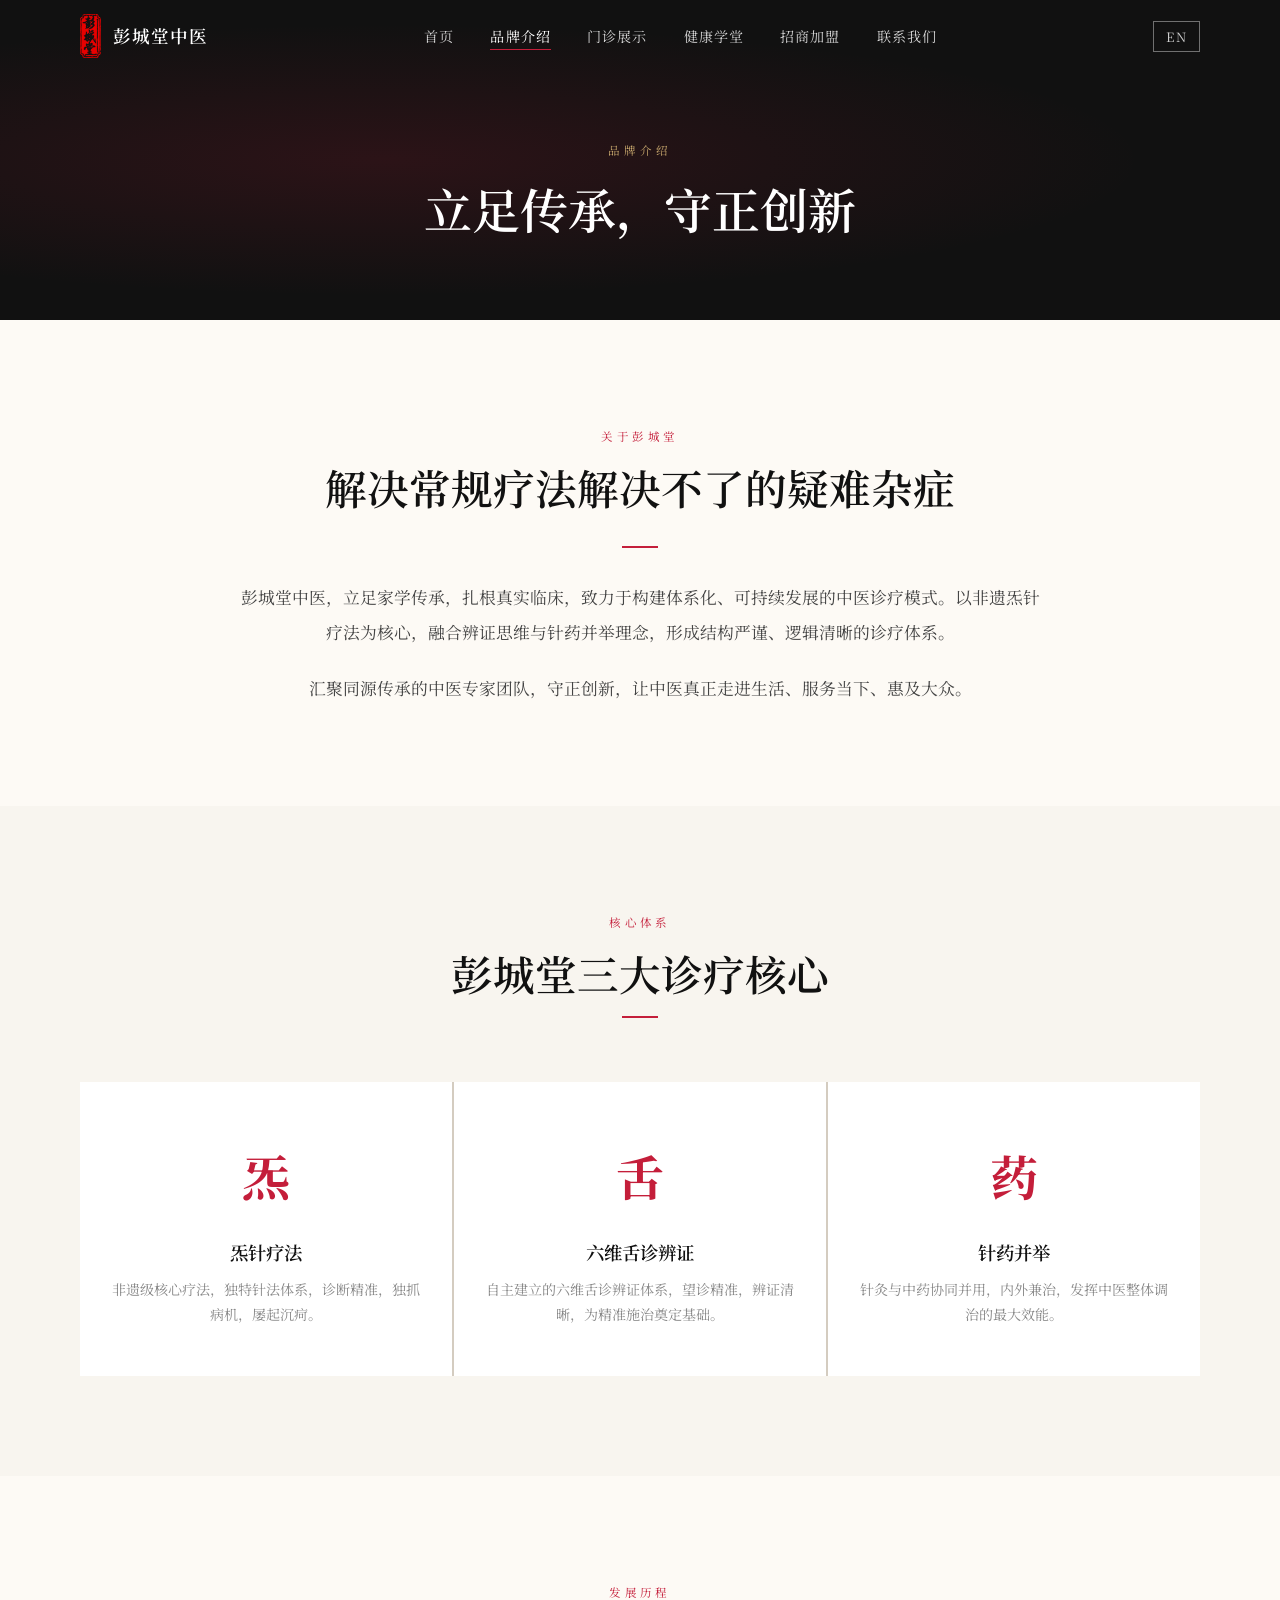
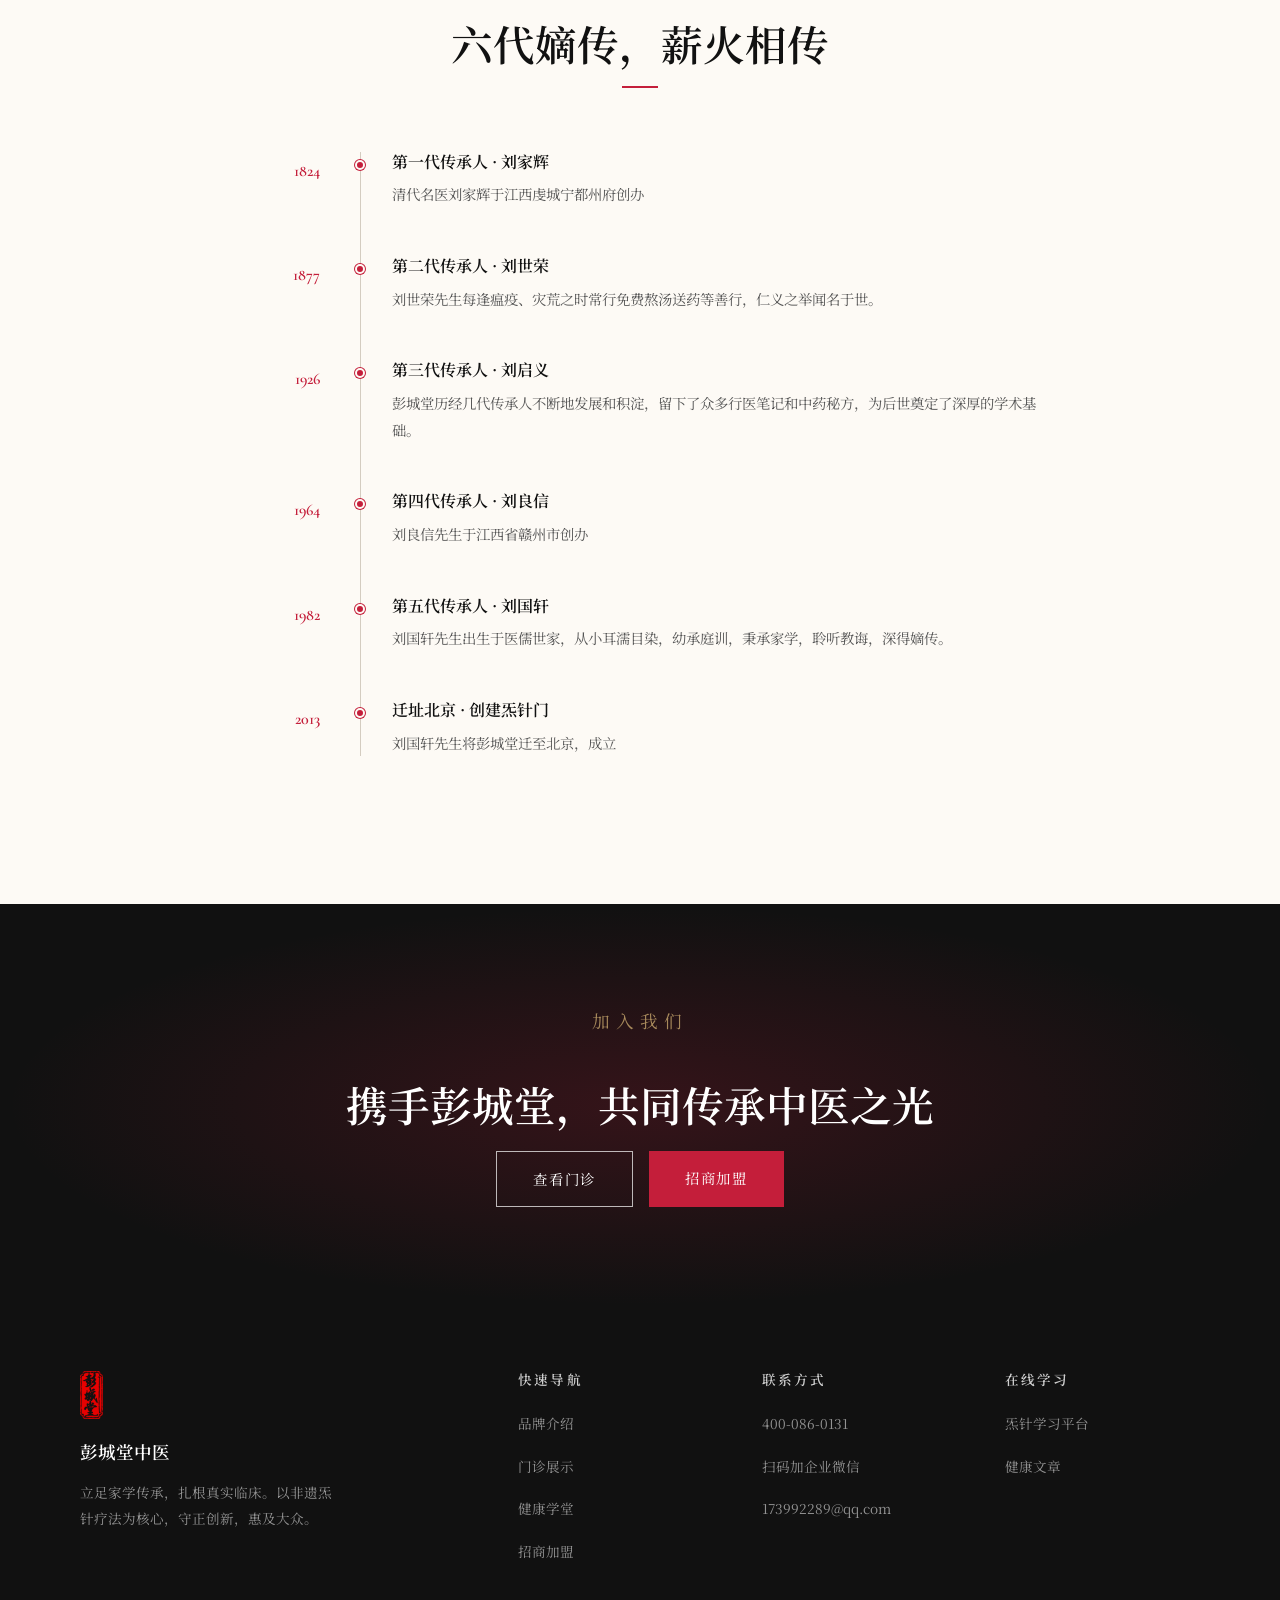
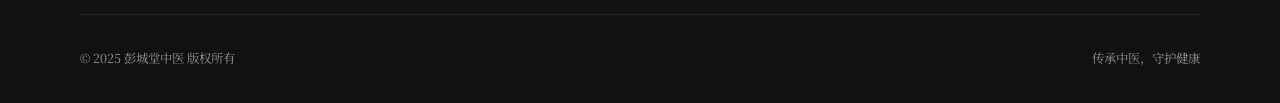
==== about.html @ bdde1aee "feat: 彭城堂中医官网初始版本 - 完成六个页面：首页、品牌介绍、门诊展示、健康学堂、招商加盟、联系我们 - 中英双语切换（localStorage持久化） - 极简新中式设计风格（红黑主色） -" ====
<!DOCTYPE html>
<html lang="zh-CN">
<head>
  <meta charset="UTF-8" />
  <meta name="viewport" content="width=device-width, initial-scale=1.0" />
  <title>品牌介绍 — 彭城堂中医</title>
  <meta name="description" content="彭城堂中医创立于1824年，六代嫡传，以非遗炁针疗法为核心，200年家学传承，专注疑难杂症诊疗。" />
  <link rel="stylesheet" href="css/style.css" />
  <link rel="preconnect" href="https://fonts.googleapis.com" />
  <link rel="preconnect" href="https://fonts.gstatic.com" crossorigin />
  <link href="https://fonts.googleapis.com/css2?family=Noto+Serif+SC:wght@400;600;700&family=Cormorant+Garamond:ital,wght@0,400;0,600;1,400&display=swap" rel="stylesheet" />
</head>
<body>

<!-- ══ NAV ══ -->
<nav class="nav scrolled" id="nav">
  <div class="nav-inner">
    <a href="index.html" class="nav-logo">
      <img src="assets/logo.png" alt="彭城堂中医" class="nav-logo-img" />
      <span class="nav-logo-text" data-zh="彭城堂中医" data-en="Pengchengtang TCM">彭城堂中医</span>
    </a>
    <ul class="nav-links">
      <li><a href="index.html" data-zh="首页" data-en="Home">首页</a></li>
      <li><a href="about.html" class="active" data-zh="品牌介绍" data-en="About">品牌介绍</a></li>
      <li><a href="clinics.html" data-zh="门诊展示" data-en="Clinics">门诊展示</a></li>
      <li><a href="learning.html" data-zh="健康学堂" data-en="Learning">健康学堂</a></li>
      <li><a href="franchise.html" data-zh="招商加盟" data-en="Franchise">招商加盟</a></li>
      <li><a href="contact.html" data-zh="联系我们" data-en="Contact">联系我们</a></li>
    </ul>
    <div class="nav-right">
      <button class="lang-toggle" id="langToggle">EN</button>
      <button class="nav-hamburger" id="hamburger" aria-expanded="false">
        <span></span><span></span><span></span>
      </button>
    </div>
  </div>
</nav>
<div class="nav-mobile" id="mobileNav">
  <a href="index.html" data-zh="首页" data-en="Home">首页</a>
  <a href="about.html" data-zh="品牌介绍" data-en="About">品牌介绍</a>
  <a href="clinics.html" data-zh="门诊展示" data-en="Clinics">门诊展示</a>
  <a href="learning.html" data-zh="健康学堂" data-en="Learning">健康学堂</a>
  <a href="franchise.html" data-zh="招商加盟" data-en="Franchise">招商加盟</a>
  <a href="contact.html" data-zh="联系我们" data-en="Contact">联系我们</a>
  <button class="lang-toggle" id="mobileLangToggle" style="align-self:flex-start;margin-top:8px;">EN</button>
</div>

<main>

<!-- ══ PAGE HEADER ══ -->
<section class="page-header">
  <div class="page-header-content">
    <p class="page-header-label" data-zh="品牌介绍" data-en="About Us">品牌介绍</p>
    <h1 data-zh="立足传承，守正创新" data-en="Rooted in Heritage, Leading Innovation">立足传承，守正创新</h1>
  </div>
</section>

<!-- ══ BRAND INTRO ══ -->
<section class="section">
  <div class="container">
    <div style="max-width:800px;margin:0 auto;text-align:center;" class="reveal">
      <p class="section-label" data-zh="关于彭城堂" data-en="Our Mission">关于彭城堂</p>
      <h2 class="section-title" style="margin-bottom:32px;" data-zh="解决常规疗法解决不了的疑难杂症" data-en="Healing What Conventional Medicine Cannot">解决常规疗法解决不了的疑难杂症</h2>
      <div class="section-divider" style="margin-bottom:32px;"></div>
      <p style="font-size:1.05rem;color:#444;line-height:2.1;margin-bottom:20px;"
         data-zh="彭城堂中医，立足家学传承，扎根真实临床，致力于构建体系化、可持续发展的中医诊疗模式。以非遗炁针疗法为核心，融合辨证思维与针药并举理念，形成结构严谨、逻辑清晰的诊疗体系。"
         data-en="Rooted in generational heritage and authentic clinical practice, Pengchengtang TCM is dedicated to building a systematic, sustainable model of Traditional Chinese Medicine. With our proprietary Qi Acupuncture therapy at its core, we integrate diagnostic thinking and the synergy of acupuncture and herbal medicine.">
        彭城堂中医，立足家学传承，扎根真实临床，致力于构建体系化、可持续发展的中医诊疗模式。以非遗炁针疗法为核心，融合辨证思维与针药并举理念，形成结构严谨、逻辑清晰的诊疗体系。
      </p>
      <p style="font-size:1.05rem;color:#444;line-height:2.1;"
         data-zh="汇聚同源传承的中医专家团队，守正创新，让中医真正走进生活、服务当下、惠及大众。"
         data-en="Our team of heritage practitioners works to bring authentic TCM into modern life — serving patients today and building the future of Chinese medicine.">
        汇聚同源传承的中医专家团队，守正创新，让中医真正走进生活、服务当下、惠及大众。
      </p>
    </div>
  </div>
</section>

<!-- ══ THREE PILLARS ══ -->
<section class="section section--gray">
  <div class="container">
    <div class="section-header reveal">
      <p class="section-label" data-zh="核心体系" data-en="Core Systems">核心体系</p>
      <h2 class="section-title" data-zh="彭城堂三大诊疗核心" data-en="Three Pillars of Our Practice">彭城堂三大诊疗核心</h2>
      <div class="section-divider"></div>
    </div>
    <div style="display:grid;grid-template-columns:repeat(3,1fr);gap:2px;background:var(--border);">
      <div class="empowerment-item reveal reveal-delay-1" style="text-align:center;padding:48px 32px;">
        <div style="font-size:3rem;color:var(--red);margin-bottom:20px;font-weight:700;">炁</div>
        <h3 class="emp-title" style="font-size:1.15rem;margin-bottom:12px;" data-zh="炁针疗法" data-en="Qi Acupuncture">炁针疗法</h3>
        <p class="emp-desc" data-zh="非遗级核心疗法，独特针法体系，诊断精准，独抓病机，屡起沉疴。" data-en="An intangible cultural heritage therapy with a unique acupuncture system — precise diagnosis, targeting root causes.">非遗级核心疗法，独特针法体系，诊断精准，独抓病机，屡起沉疴。</p>
      </div>
      <div class="empowerment-item reveal reveal-delay-2" style="text-align:center;padding:48px 32px;">
        <div style="font-size:3rem;color:var(--red);margin-bottom:20px;font-weight:700;">舌</div>
        <h3 class="emp-title" style="font-size:1.15rem;margin-bottom:12px;" data-zh="六维舌诊辨证" data-en="Six-Dimension Tongue Diagnosis">六维舌诊辨证</h3>
        <p class="emp-desc" data-zh="自主建立的六维舌诊辨证体系，望诊精准，辨证清晰，为精准施治奠定基础。" data-en="A proprietary six-dimension tongue diagnosis system — precise visual diagnosis forming the foundation of accurate treatment.">自主建立的六维舌诊辨证体系，望诊精准，辨证清晰，为精准施治奠定基础。</p>
      </div>
      <div class="empowerment-item reveal reveal-delay-3" style="text-align:center;padding:48px 32px;">
        <div style="font-size:3rem;color:var(--red);margin-bottom:20px;font-weight:700;">药</div>
        <h3 class="emp-title" style="font-size:1.15rem;margin-bottom:12px;" data-zh="针药并举" data-en="Acupuncture & Herbs">针药并举</h3>
        <p class="emp-desc" data-zh="针灸与中药协同并用，内外兼治，发挥中医整体调治的最大效能。" data-en="Synergistic use of acupuncture and herbal medicine — treating from within and without for maximum therapeutic effect.">针灸与中药协同并用，内外兼治，发挥中医整体调治的最大效能。</p>
      </div>
    </div>
  </div>
</section>

<!-- ══ TIMELINE ══ -->
<section class="section">
  <div class="container">
    <div class="section-header reveal">
      <p class="section-label" data-zh="发展历程" data-en="Our History">发展历程</p>
      <h2 class="section-title" data-zh="六代嫡传，薪火相传" data-en="Six Generations of Heritage">六代嫡传，薪火相传</h2>
      <div class="section-divider"></div>
    </div>

    <div class="timeline">

      <div class="timeline-item reveal">
        <div class="timeline-year">1824</div>
        <div class="timeline-dot"></div>
        <div class="timeline-content">
          <h4 data-zh="第一代传承人 · 刘家辉" data-en="1st Generation · Liu Jiahui">第一代传承人 · 刘家辉</h4>
          <p data-zh="清代名医刘家辉于江西虔城宁都州府创办"彭城堂"中医馆。善用古方结合针灸治疗伤寒杂病、五痨七伤、妇产婴幼等疾病，因救活各科危症、起死回生之力十居六七而誉满岭南。"
             data-en="Renowned physician Liu Jiahui founded Pengchengtang in Ningdu, Jiangxi. Skilled in combining classical formulas with acupuncture to treat complex diseases — famed throughout Lingnan for reviving critically ill patients.">
            清代名医刘家辉于江西虔城宁都州府创办"彭城堂"中医馆。善用古方结合针灸治疗伤寒杂病、五痨七伤、妇产婴幼等疾病，因救活各科危症、起死回生之力十居六七而誉满岭南。
          </p>
        </div>
      </div>

      <div class="timeline-item reveal">
        <div class="timeline-year">1877</div>
        <div class="timeline-dot"></div>
        <div class="timeline-content">
          <h4 data-zh="第二代传承人 · 刘世荣" data-en="2nd Generation · Liu Shirong">第二代传承人 · 刘世荣</h4>
          <p data-zh="刘世荣先生每逢瘟疫、灾荒之时常行免费熬汤送药等善行，仁义之举闻名于世。"
             data-en="Liu Shirong was known for his benevolence — freely distributing herbal medicine and soup during epidemics and famines, earning widespread renown for his charitable deeds.">
            刘世荣先生每逢瘟疫、灾荒之时常行免费熬汤送药等善行，仁义之举闻名于世。
          </p>
        </div>
      </div>

      <div class="timeline-item reveal">
        <div class="timeline-year">1926</div>
        <div class="timeline-dot"></div>
        <div class="timeline-content">
          <h4 data-zh="第三代传承人 · 刘启义" data-en="3rd Generation · Liu Qiyi">第三代传承人 · 刘启义</h4>
          <p data-zh="彭城堂历经几代传承人不断地发展和积淀，留下了众多行医笔记和中药秘方，为后世奠定了深厚的学术基础。"
             data-en="Under Liu Qiyi, Pengchengtang continued to grow, accumulating extensive clinical notes and secret herbal formulas that laid a deep academic foundation for future generations.">
            彭城堂历经几代传承人不断地发展和积淀，留下了众多行医笔记和中药秘方，为后世奠定了深厚的学术基础。
          </p>
        </div>
      </div>

      <div class="timeline-item reveal">
        <div class="timeline-year">1964</div>
        <div class="timeline-dot"></div>
        <div class="timeline-content">
          <h4 data-zh="第四代传承人 · 刘良信" data-en="4th Generation · Liu Liangxin">第四代传承人 · 刘良信</h4>
          <p data-zh="刘良信先生于江西省赣州市创办"宁都彭城堂中医诊所"。凭借处方独特、选料上乘、技术精湛，获得好口碑、好疗效，深受社会及民众的高度好评。"
             data-en="Liu Liangxin established Ningdu Pengchengtang Clinic in Ganzhou, Jiangxi. His distinctive prescriptions, premium ingredients, and refined technique earned exceptional reputation and clinical results.">
            刘良信先生于江西省赣州市创办"宁都彭城堂中医诊所"。凭借处方独特、选料上乘、技术精湛，获得好口碑、好疗效，深受社会及民众的高度好评。
          </p>
        </div>
      </div>

      <div class="timeline-item reveal">
        <div class="timeline-year">1982</div>
        <div class="timeline-dot"></div>
        <div class="timeline-content">
          <h4 data-zh="第五代传承人 · 刘国轩" data-en="5th Generation · Liu Guoxuan">第五代传承人 · 刘国轩</h4>
          <p data-zh="刘国轩先生出生于医儒世家，从小耳濡目染，幼承庭训，秉承家学，聆听教诲，深得嫡传。"
             data-en="Born into a family of physicians and scholars, Liu Guoxuan grew up immersed in TCM from childhood — receiving direct transmission of the family's medical lineage.">
            刘国轩先生出生于医儒世家，从小耳濡目染，幼承庭训，秉承家学，聆听教诲，深得嫡传。
          </p>
        </div>
      </div>

      <div class="timeline-item reveal">
        <div class="timeline-year">2013</div>
        <div class="timeline-dot"></div>
        <div class="timeline-content">
          <h4 data-zh="迁址北京 · 创建炁针门" data-en="Relocated to Beijing · Founded Qi Acupuncture School">迁址北京 · 创建炁针门</h4>
          <p data-zh="刘国轩先生将彭城堂迁至北京，成立"北京彭城堂中医馆"，并创建炁针门以薪火传承，广收数百门生，培养中医专业人才数以万计。其总结建立的炁针疗法诊疗体系、六维舌诊辨证体系诊断精准，独抓病机，屡起沉疴，确立了彭城堂·炁针门在现代中医领域学术界的地位。"
             data-en="Liu Guoxuan relocated Pengchengtang to Beijing, established the Beijing clinic, and founded the Qi Acupuncture School — training tens of thousands of TCM practitioners. His Qi Acupuncture system and Six-Dimension Tongue Diagnosis have established Pengchengtang's academic standing in modern TCM.">
            刘国轩先生将彭城堂迁至北京，成立"北京彭城堂中医馆"，并创建炁针门以薪火传承，广收数百门生，培养中医专业人才数以万计。其总结建立的炁针疗法诊疗体系、六维舌诊辨证体系诊断精准，独抓病机，屡起沉疴，确立了彭城堂·炁针门在现代中医领域学术界的地位。
          </p>
        </div>
      </div>

    </div>
  </div>
</section>

<!-- ══ CTA ══ -->
<section class="franchise-hero" style="padding:100px 0;">
  <div class="franchise-hero-content reveal">
    <p class="section-label" style="color:rgba(201,169,110,0.8);letter-spacing:0.35em;" data-zh="加入我们" data-en="Join Us">加入我们</p>
    <h2 style="font-size:clamp(1.6rem,3.5vw,2.6rem);color:#fff;margin-bottom:20px;"
        data-zh="携手彭城堂，共同传承中医之光" data-en="Partner With Pengchengtang, Carry TCM Forward">携手彭城堂，共同传承中医之光</h2>
    <div style="display:flex;gap:16px;justify-content:center;flex-wrap:wrap;margin-top:12px;">
      <a href="clinics.html" class="btn btn-outline" data-zh="查看门诊" data-en="Our Clinics">查看门诊</a>
      <a href="franchise.html" class="btn btn-primary" data-zh="招商加盟" data-en="Franchise">招商加盟</a>
    </div>
  </div>
</section>

</main>

<!-- ══ FOOTER ══ -->
<footer class="footer">
  <div class="container">
    <div class="footer-grid">
      <div>
        <img src="assets/logo.png" alt="彭城堂中医" class="footer-logo" />
        <p class="footer-brand-name" data-zh="彭城堂中医" data-en="Pengchengtang TCM">彭城堂中医</p>
        <p class="footer-brand-desc" data-zh="立足家学传承，扎根真实临床。以非遗炁针疗法为核心，守正创新，惠及大众。" data-en="Rooted in generational heritage and authentic clinical practice. Bringing authentic TCM to modern life.">立足家学传承，扎根真实临床。以非遗炁针疗法为核心，守正创新，惠及大众。</p>
      </div>
      <div class="footer-col">
        <h4 data-zh="快速导航" data-en="Navigation">快速导航</h4>
        <ul>
          <li><a href="about.html" data-zh="品牌介绍" data-en="About">品牌介绍</a></li>
          <li><a href="clinics.html" data-zh="门诊展示" data-en="Clinics">门诊展示</a></li>
          <li><a href="learning.html" data-zh="健康学堂" data-en="Learning">健康学堂</a></li>
          <li><a href="franchise.html" data-zh="招商加盟" data-en="Franchise">招商加盟</a></li>
        </ul>
      </div>
      <div class="footer-col">
        <h4 data-zh="联系方式" data-en="Contact">联系方式</h4>
        <ul>
          <li><a href="tel:4000860131">400-086-0131</a></li>
          <li><a href="contact.html" data-zh="扫码加企业微信" data-en="WeChat QR Code">扫码加企业微信</a></li>
          <li><a href="mailto:173992289@qq.com">173992289@qq.com</a></li>
        </ul>
      </div>
      <div class="footer-col">
        <h4 data-zh="在线学习" data-en="Online Learning">在线学习</h4>
        <ul>
          <li><a href="https://learn.pengchengtangtcm.com" target="_blank" rel="noopener" data-zh="炁针学习平台" data-en="Qi Acupuncture Academy">炁针学习平台</a></li>
          <li><a href="learning.html" data-zh="健康文章" data-en="Health Articles">健康文章</a></li>
        </ul>
      </div>
    </div>
    <div class="footer-bottom">
      <span data-zh="© 2025 彭城堂中医 版权所有" data-en="© 2025 Pengchengtang TCM. All Rights Reserved.">© 2025 彭城堂中医 版权所有</span>
      <span data-zh="传承中医，守护健康" data-en="Preserving TCM Heritage, Protecting Health">传承中医，守护健康</span>
    </div>
  </div>
</footer>

<script src="js/main.js"></script>
</body>
</html>
---- css/style.css ----
/* ============================================================
   彭城堂中医 | PENGCHENGTANG TCM — Global Stylesheet
   ============================================================ */

:root {
  --red: #C41E3A;
  --red-dark: #9B1530;
  --black: #111111;
  --gold: #C9A96E;
  --cream: #F8F5EF;
  --warm-white: #FDFAF5;
  --gray: #888888;
  --gray-light: #E8E3D9;
  --border: #D4CCC0;
  --font-zh: 'Noto Serif SC', 'STSong', 'SimSun', serif;
  --font-en: 'Cormorant Garamond', Georgia, serif;
  --nav-h: 72px;
  --max-w: 1200px;
}

*, *::before, *::after { margin: 0; padding: 0; box-sizing: border-box; }
html { scroll-behavior: smooth; }
body { font-family: var(--font-zh); background: var(--warm-white); color: var(--black); line-height: 1.9; overflow-x: hidden; }
img { max-width: 100%; display: block; }
a { text-decoration: none; color: inherit; }
ul { list-style: none; }

/* ── Typography ── */
h1, h2, h3, h4 { font-weight: 600; line-height: 1.3; }

.lang-en body, .lang-en h1, .lang-en h2, .lang-en h3, .lang-en p, .lang-en a, .lang-en span, .lang-en li, .lang-en button {
  font-family: var(--font-en);
}

/* ── Layout ── */
.container { max-width: var(--max-w); margin: 0 auto; padding: 0 40px; }
.section { padding: 100px 0; }
.section--gray { background: var(--cream); }

.section-header { text-align: center; margin-bottom: 64px; }
.section-label {
  display: inline-block;
  font-size: 0.72rem;
  letter-spacing: 0.3em;
  text-transform: uppercase;
  color: var(--red);
  margin-bottom: 12px;
}
.section-title {
  font-size: clamp(1.8rem, 3.5vw, 2.6rem);
  color: var(--black);
  margin-bottom: 16px;
}
.section-divider {
  width: 36px; height: 2px;
  background: var(--red);
  margin: 0 auto;
}
.section-desc {
  margin-top: 20px;
  font-size: 1rem;
  color: var(--gray);
  max-width: 560px;
  margin-left: auto;
  margin-right: auto;
}

/* ── Buttons ── */
.btn {
  display: inline-block;
  padding: 13px 36px;
  font-family: inherit;
  font-size: 0.9rem;
  letter-spacing: 0.12em;
  cursor: pointer;
  transition: all 0.25s ease;
  border: none;
}
.btn-primary {
  background: var(--red);
  color: #fff;
}
.btn-primary:hover { background: var(--red-dark); }
.btn-outline {
  background: transparent;
  color: #fff;
  border: 1px solid rgba(255,255,255,0.7);
}
.btn-outline:hover { background: rgba(255,255,255,0.1); }
.btn-outline-dark {
  background: transparent;
  color: var(--black);
  border: 1px solid var(--black);
}
.btn-outline-dark:hover { background: var(--black); color: #fff; }

/* ── Navigation ── */
.nav {
  position: fixed; top: 0; left: 0; right: 0;
  height: var(--nav-h);
  z-index: 1000;
  transition: background 0.3s, box-shadow 0.3s;
}
.nav.scrolled {
  background: rgba(10, 10, 10, 0.96);
  backdrop-filter: blur(12px);
  box-shadow: 0 1px 0 rgba(255,255,255,0.08);
}
.nav-inner {
  max-width: var(--max-w);
  margin: 0 auto;
  padding: 0 40px;
  height: 100%;
  display: flex;
  align-items: center;
  justify-content: space-between;
}
.nav-logo {
  display: flex;
  align-items: center;
  gap: 12px;
}
.nav-logo img {
  height: 44px;
  width: auto;
}
.nav-logo-text {
  color: #fff;
  font-size: 1.1rem;
  font-weight: 600;
  letter-spacing: 0.05em;
}
.nav-links {
  display: flex;
  align-items: center;
  gap: 36px;
}
.nav-links a {
  color: rgba(255,255,255,0.82);
  font-size: 0.88rem;
  letter-spacing: 0.08em;
  position: relative;
  transition: color 0.2s;
}
.nav-links a::after {
  content: '';
  position: absolute;
  bottom: -4px; left: 0;
  width: 0; height: 1px;
  background: var(--red);
  transition: width 0.25s;
}
.nav-links a:hover, .nav-links a.active { color: #fff; }
.nav-links a:hover::after, .nav-links a.active::after { width: 100%; }

.nav-right { display: flex; align-items: center; gap: 20px; }
.lang-toggle {
  background: none;
  border: 1px solid rgba(255,255,255,0.4);
  color: rgba(255,255,255,0.8);
  font-family: inherit;
  font-size: 0.8rem;
  letter-spacing: 0.1em;
  padding: 5px 12px;
  cursor: pointer;
  transition: all 0.2s;
}
.lang-toggle:hover { border-color: #fff; color: #fff; }

.nav-hamburger {
  display: none;
  flex-direction: column;
  gap: 5px;
  cursor: pointer;
  padding: 4px;
  background: none;
  border: none;
}
.nav-hamburger span {
  display: block;
  width: 22px; height: 1.5px;
  background: #fff;
  transition: all 0.3s;
}

/* Mobile nav */
.nav-mobile {
  display: none;
  position: fixed;
  top: var(--nav-h); left: 0; right: 0;
  background: rgba(10,10,10,0.97);
  backdrop-filter: blur(12px);
  padding: 32px 40px;
  flex-direction: column;
  gap: 24px;
  z-index: 999;
}
.nav-mobile.open { display: flex; }
.nav-mobile a {
  color: rgba(255,255,255,0.8);
  font-size: 1.1rem;
  letter-spacing: 0.08em;
  border-bottom: 1px solid rgba(255,255,255,0.08);
  padding-bottom: 16px;
}
.nav-mobile a:last-child { border-bottom: none; }

/* ── Hero ── */
.hero {
  position: relative;
  min-height: 100vh;
  display: flex;
  align-items: center;
  justify-content: center;
  background: var(--black);
  overflow: hidden;
}
.hero-bg {
  position: absolute;
  inset: 0;
  background: linear-gradient(135deg, #0f0f0f 0%, #1a0505 50%, #0f0f0f 100%);
}
/* Decorative Chinese pattern overlay */
.hero-bg::before {
  content: '';
  position: absolute;
  inset: 0;
  background-image:
    radial-gradient(circle at 20% 50%, rgba(196,30,58,0.12) 0%, transparent 50%),
    radial-gradient(circle at 80% 20%, rgba(201,169,110,0.06) 0%, transparent 40%);
}
.hero-content {
  position: relative;
  z-index: 2;
  text-align: center;
  padding: 0 40px;
  max-width: 800px;
}
.hero-logo {
  width: 100px;
  height: 100px;
  margin: 0 auto 36px;
  object-fit: contain;
}
.hero-label {
  font-size: 0.72rem;
  letter-spacing: 0.4em;
  color: var(--gold);
  text-transform: uppercase;
  margin-bottom: 20px;
}
.hero-title {
  font-size: clamp(2.8rem, 7vw, 5.5rem);
  color: #fff;
  font-weight: 700;
  letter-spacing: 0.15em;
  margin-bottom: 8px;
}
.hero-title-en {
  display: block;
  font-size: clamp(0.9rem, 2vw, 1.2rem);
  font-family: var(--font-en);
  font-weight: 400;
  letter-spacing: 0.35em;
  color: rgba(255,255,255,0.45);
  margin-bottom: 32px;
}
.hero-slogan {
  font-size: clamp(1rem, 2.2vw, 1.3rem);
  color: rgba(255,255,255,0.75);
  letter-spacing: 0.06em;
  margin-bottom: 48px;
  position: relative;
  display: inline-block;
}
.hero-slogan::before, .hero-slogan::after {
  content: '—';
  color: var(--red);
  margin: 0 12px;
  opacity: 0.7;
}
.hero-btns { display: flex; gap: 16px; justify-content: center; flex-wrap: wrap; }
.hero-scroll {
  position: absolute;
  bottom: 36px; left: 50%;
  transform: translateX(-50%);
  color: rgba(255,255,255,0.3);
  font-size: 0.72rem;
  letter-spacing: 0.25em;
  display: flex;
  flex-direction: column;
  align-items: center;
  gap: 8px;
  animation: scrollPulse 2.5s ease-in-out infinite;
}
.hero-scroll::after {
  content: '';
  width: 1px; height: 40px;
  background: linear-gradient(to bottom, rgba(255,255,255,0.3), transparent);
}
@keyframes scrollPulse {
  0%, 100% { opacity: 0.4; transform: translateX(-50%) translateY(0); }
  50% { opacity: 0.8; transform: translateX(-50%) translateY(6px); }
}

/* ── Highlights Strip ── */
.highlights {
  background: var(--black);
  padding: 48px 0;
  border-top: 1px solid rgba(255,255,255,0.06);
}
.highlights-grid {
  display: grid;
  grid-template-columns: repeat(4, 1fr);
  gap: 0;
}
.highlight-item {
  text-align: center;
  padding: 24px 32px;
  border-right: 1px solid rgba(255,255,255,0.08);
}
.highlight-item:last-child { border-right: none; }
.highlight-num {
  font-size: 2.2rem;
  font-weight: 700;
  color: var(--red);
  line-height: 1;
  margin-bottom: 8px;
}
.highlight-label { font-size: 0.85rem; color: rgba(255,255,255,0.55); letter-spacing: 0.1em; }

/* ── About Preview ── */
.about-preview {
  display: grid;
  grid-template-columns: 1fr 1fr;
  gap: 80px;
  align-items: center;
}
.about-preview-line {
  width: 40px; height: 2px;
  background: var(--red);
  margin-bottom: 24px;
}
.about-preview-text p {
  color: #444;
  font-size: 1rem;
  line-height: 2;
  margin-bottom: 20px;
}
.about-preview-img {
  position: relative;
}
.about-preview-img-main {
  width: 100%;
  aspect-ratio: 4/5;
  background: var(--gray-light);
  overflow: hidden;
}
.about-preview-badge {
  position: absolute;
  bottom: -20px; left: -20px;
  background: var(--red);
  color: #fff;
  padding: 20px 24px;
  text-align: center;
}
.about-preview-badge-num { font-size: 2rem; font-weight: 700; line-height: 1; }
.about-preview-badge-text { font-size: 0.72rem; letter-spacing: 0.15em; margin-top: 4px; }

/* ── Clinics Cards ── */
.clinics-grid {
  display: grid;
  grid-template-columns: repeat(3, 1fr);
  gap: 24px;
}
.clinic-card {
  border: 1px solid var(--border);
  padding: 40px 32px;
  transition: all 0.3s;
  position: relative;
  background: #fff;
}
.clinic-card::before {
  content: '';
  position: absolute;
  top: 0; left: 0;
  width: 3px; height: 0;
  background: var(--red);
  transition: height 0.3s;
}
.clinic-card:hover { box-shadow: 0 12px 40px rgba(0,0,0,0.08); }
.clinic-card:hover::before { height: 100%; }
.clinic-city {
  font-size: 0.72rem;
  letter-spacing: 0.25em;
  color: var(--red);
  margin-bottom: 8px;
  text-transform: uppercase;
}
.clinic-name { font-size: 1.2rem; font-weight: 600; margin-bottom: 20px; }
.clinic-info { font-size: 0.9rem; color: #555; line-height: 2; }
.clinic-info-item { display: flex; gap: 10px; margin-bottom: 8px; align-items: flex-start; }
.clinic-info-icon { color: var(--red); margin-top: 4px; flex-shrink: 0; }

/* ── Articles Grid ── */
.articles-grid {
  display: grid;
  grid-template-columns: repeat(3, 1fr);
  gap: 32px;
  margin-bottom: 48px;
}
.article-card {
  background: #fff;
  border: 1px solid var(--border);
  overflow: hidden;
  transition: all 0.3s;
}
.article-card:hover { box-shadow: 0 8px 32px rgba(0,0,0,0.08); transform: translateY(-4px); }
.article-card-img {
  width: 100%;
  aspect-ratio: 16/10;
  background: var(--gray-light);
  overflow: hidden;
}
.article-card-img img { width: 100%; height: 100%; object-fit: cover; }
.article-card-body { padding: 24px; }
.article-card-tag {
  font-size: 0.7rem;
  letter-spacing: 0.2em;
  color: var(--red);
  text-transform: uppercase;
  margin-bottom: 10px;
}
.article-card-title { font-size: 1.05rem; font-weight: 600; margin-bottom: 10px; line-height: 1.5; }
.article-card-date { font-size: 0.8rem; color: var(--gray); }
.articles-center { text-align: center; }

/* Learning CTA */
.learning-cta {
  background: var(--cream);
  border: 1px solid var(--border);
  padding: 48px;
  display: flex;
  align-items: center;
  justify-content: space-between;
  gap: 32px;
  margin-bottom: 60px;
}
.learning-cta-text h3 { font-size: 1.4rem; margin-bottom: 8px; }
.learning-cta-text p { color: var(--gray); font-size: 0.95rem; }

/* ── Franchise ── */
.franchise-hero {
  background: var(--black);
  padding: 120px 0;
  text-align: center;
  position: relative;
  overflow: hidden;
}
.franchise-hero::before {
  content: '';
  position: absolute;
  inset: 0;
  background: radial-gradient(ellipse at center, rgba(196,30,58,0.2) 0%, transparent 70%);
}
.franchise-hero-content { position: relative; z-index: 1; }
.franchise-hero h1 { font-size: clamp(2rem, 5vw, 3.5rem); color: #fff; margin-bottom: 20px; }
.franchise-hero p { font-size: 1.1rem; color: rgba(255,255,255,0.6); max-width: 600px; margin: 0 auto 40px; }

.empowerment-grid {
  display: grid;
  grid-template-columns: repeat(4, 1fr);
  gap: 2px;
  background: var(--border);
}
.empowerment-item {
  background: #fff;
  padding: 36px 28px;
  transition: all 0.3s;
}
.empowerment-item:hover { background: var(--black); }
.empowerment-item:hover .emp-num,
.empowerment-item:hover .emp-title,
.empowerment-item:hover .emp-desc { color: rgba(255,255,255,0.8); }
.empowerment-item:hover .emp-num { color: var(--red); }
.emp-num { font-size: 2.5rem; font-weight: 700; color: var(--gray-light); line-height: 1; margin-bottom: 16px; font-family: var(--font-en); }
.emp-title { font-size: 1.05rem; font-weight: 600; margin-bottom: 10px; transition: color 0.3s; }
.emp-desc { font-size: 0.88rem; color: var(--gray); line-height: 1.8; transition: color 0.3s; }

/* Franchise Form */
.franchise-form { max-width: 680px; margin: 0 auto; }
.form-grid { display: grid; grid-template-columns: 1fr 1fr; gap: 20px; margin-bottom: 20px; }
.form-group { display: flex; flex-direction: column; gap: 8px; }
.form-group.full { grid-column: 1 / -1; }
.form-group label { font-size: 0.85rem; color: #555; letter-spacing: 0.06em; }
.form-group input,
.form-group select,
.form-group textarea {
  padding: 13px 16px;
  border: 1px solid var(--border);
  background: #fff;
  font-family: inherit;
  font-size: 0.95rem;
  color: var(--black);
  outline: none;
  transition: border-color 0.2s;
  appearance: none;
}
.form-group input:focus,
.form-group select:focus,
.form-group textarea:focus { border-color: var(--red); }
.form-group textarea { resize: vertical; min-height: 100px; }
.form-submit { width: 100%; padding: 16px; background: var(--red); color: #fff; border: none; font-family: inherit; font-size: 1rem; letter-spacing: 0.15em; cursor: pointer; transition: background 0.2s; }
.form-submit:hover { background: var(--red-dark); }
.form-success { display: none; text-align: center; padding: 24px; background: #f0faf5; border: 1px solid #a8d8be; color: #2d6a4f; margin-top: 20px; }

/* ── Contact ── */
.contact-grid { display: grid; grid-template-columns: 1fr 1fr; gap: 80px; align-items: start; }
.contact-qr { text-align: center; }
.contact-qr img { width: 200px; height: 200px; margin: 0 auto 20px; border: 8px solid #fff; box-shadow: 0 4px 24px rgba(0,0,0,0.1); }
.contact-qr-label { font-size: 0.9rem; color: var(--gray); }
.contact-clinics { display: flex; flex-direction: column; gap: 32px; }
.contact-clinic-item { padding-bottom: 32px; border-bottom: 1px solid var(--border); }
.contact-clinic-item:last-child { border-bottom: none; }
.contact-clinic-city { font-size: 0.72rem; letter-spacing: 0.25em; color: var(--red); margin-bottom: 6px; text-transform: uppercase; }
.contact-clinic-name { font-size: 1.05rem; font-weight: 600; margin-bottom: 12px; }
.contact-clinic-info { font-size: 0.9rem; color: #555; line-height: 2; }

/* ── Timeline ── */
.timeline { max-width: 800px; margin: 0 auto; position: relative; }
.timeline::before {
  content: '';
  position: absolute;
  left: 120px; top: 0; bottom: 0;
  width: 1px;
  background: var(--border);
}
.timeline-item { display: flex; gap: 40px; margin-bottom: 48px; position: relative; }
.timeline-year {
  width: 80px;
  flex-shrink: 0;
  text-align: right;
  font-family: var(--font-en);
  font-size: 1rem;
  font-weight: 600;
  color: var(--red);
  padding-top: 4px;
}
.timeline-dot {
  position: absolute;
  left: 115px;
  top: 8px;
  width: 10px; height: 10px;
  border-radius: 50%;
  background: var(--red);
  border: 2px solid var(--warm-white);
  box-shadow: 0 0 0 1px var(--red);
}
.timeline-content { padding-left: 32px; flex: 1; }
.timeline-content h4 { font-size: 1rem; font-weight: 600; margin-bottom: 8px; }
.timeline-content p { font-size: 0.9rem; color: #555; line-height: 1.9; }

/* ── Footer ── */
.footer {
  background: var(--black);
  color: rgba(255,255,255,0.55);
  padding: 64px 0 32px;
}
.footer-grid {
  display: grid;
  grid-template-columns: 2fr 1fr 1fr 1fr;
  gap: 48px;
  margin-bottom: 48px;
}
.footer-brand-name { color: #fff; font-size: 1.1rem; font-weight: 600; margin: 16px 0 12px; }
.footer-brand-desc { font-size: 0.85rem; line-height: 1.9; max-width: 260px; }
.footer-logo { height: 48px; width: auto; }
.footer-col h4 { color: rgba(255,255,255,0.8); font-size: 0.85rem; letter-spacing: 0.15em; margin-bottom: 20px; }
.footer-col ul { display: flex; flex-direction: column; gap: 12px; }
.footer-col ul li a { font-size: 0.85rem; transition: color 0.2s; }
.footer-col ul li a:hover { color: #fff; }
.footer-bottom {
  border-top: 1px solid rgba(255,255,255,0.08);
  padding-top: 32px;
  display: flex;
  justify-content: space-between;
  align-items: center;
  font-size: 0.78rem;
}
.footer-bottom a { transition: color 0.2s; }
.footer-bottom a:hover { color: #fff; }

/* ── Page Header (inner pages) ── */
.page-header {
  background: var(--black);
  padding: 140px 0 80px;
  text-align: center;
  position: relative;
  overflow: hidden;
}
.page-header::before {
  content: '';
  position: absolute;
  inset: 0;
  background: radial-gradient(ellipse at 30% 50%, rgba(196,30,58,0.15) 0%, transparent 60%);
}
.page-header-content { position: relative; z-index: 1; }
.page-header-label { font-size: 0.72rem; letter-spacing: 0.35em; color: var(--gold); text-transform: uppercase; margin-bottom: 16px; }
.page-header h1 { font-size: clamp(2rem, 5vw, 3rem); color: #fff; }

/* ── Scroll Reveal ── */
.reveal {
  opacity: 0;
  transform: translateY(28px);
  transition: opacity 0.7s ease, transform 0.7s ease;
}
.reveal.revealed {
  opacity: 1;
  transform: translateY(0);
}
.reveal-delay-1 { transition-delay: 0.1s; }
.reveal-delay-2 { transition-delay: 0.2s; }
.reveal-delay-3 { transition-delay: 0.3s; }
.reveal-delay-4 { transition-delay: 0.4s; }

/* ── Responsive ── */
@media (max-width: 1024px) {
  .container { padding: 0 24px; }
  .highlights-grid { grid-template-columns: repeat(2, 1fr); }
  .highlight-item:nth-child(2) { border-right: none; }
  .empowerment-grid { grid-template-columns: repeat(2, 1fr); }
  .footer-grid { grid-template-columns: 1fr 1fr; }
}

@media (max-width: 768px) {
  .section { padding: 72px 0; }
  .nav-links, .lang-toggle { display: none; }
  .nav-hamburger { display: flex; }
  .about-preview { grid-template-columns: 1fr; gap: 48px; }
  .clinics-grid { grid-template-columns: 1fr; gap: 16px; }
  .articles-grid { grid-template-columns: 1fr; gap: 20px; }
  .form-grid { grid-template-columns: 1fr; }
  .contact-grid { grid-template-columns: 1fr; gap: 48px; }
  .franchise-hero { padding: 100px 0; }
  .learning-cta { flex-direction: column; text-align: center; }
  .footer-grid { grid-template-columns: 1fr; gap: 32px; }
  .footer-bottom { flex-direction: column; gap: 12px; text-align: center; }
  .timeline::before { left: 60px; }
  .timeline-year { width: 40px; font-size: 0.82rem; }
  .timeline-dot { left: 55px; }
  .timeline-content { padding-left: 20px; }
  .highlights-grid { grid-template-columns: repeat(2, 1fr); }
  .empowerment-grid { grid-template-columns: 1fr; }
  .hero-slogan::before, .hero-slogan::after { display: none; }
}

@media (max-width: 480px) {
  .hero-logo { width: 72px; height: 72px; }
  .nav-inner { padding: 0 20px; }
  .container { padding: 0 20px; }
  .clinic-card { padding: 28px 20px; }
  .about-preview-badge { left: 0; bottom: 0; }
}
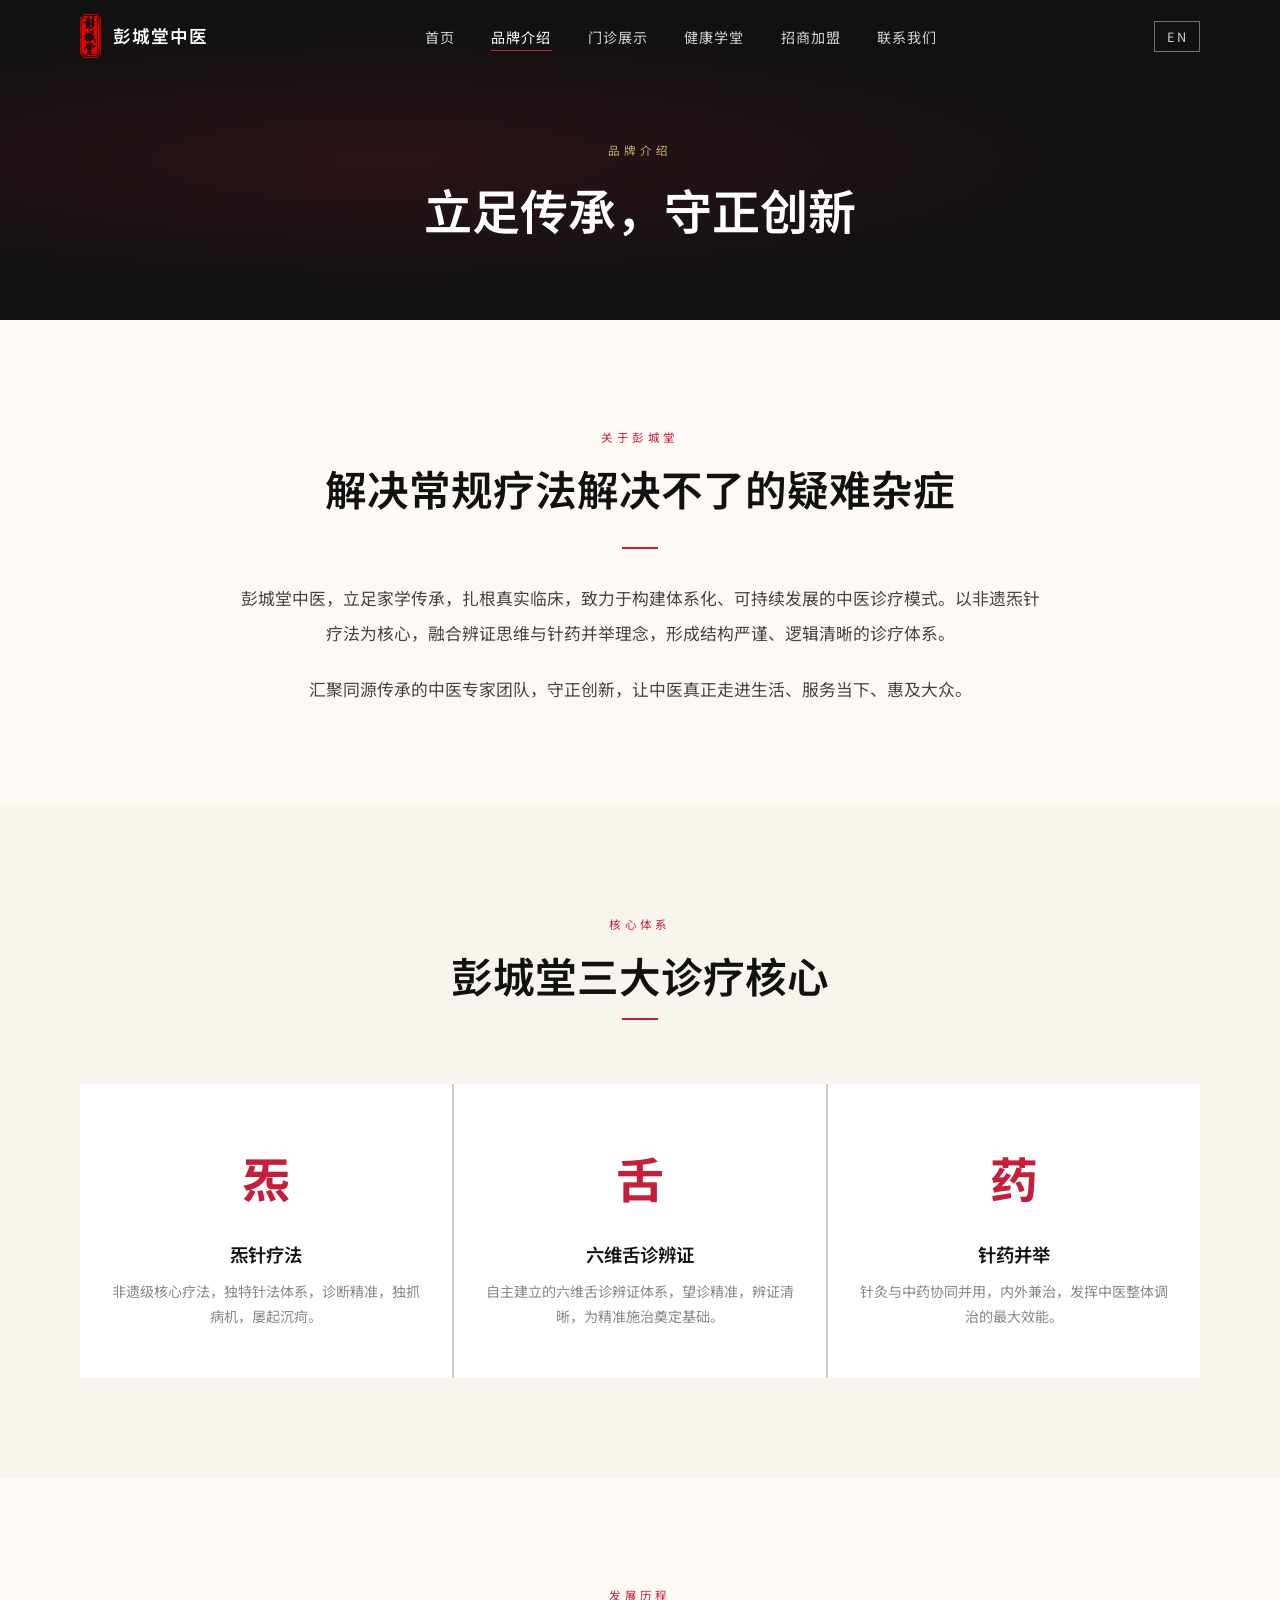
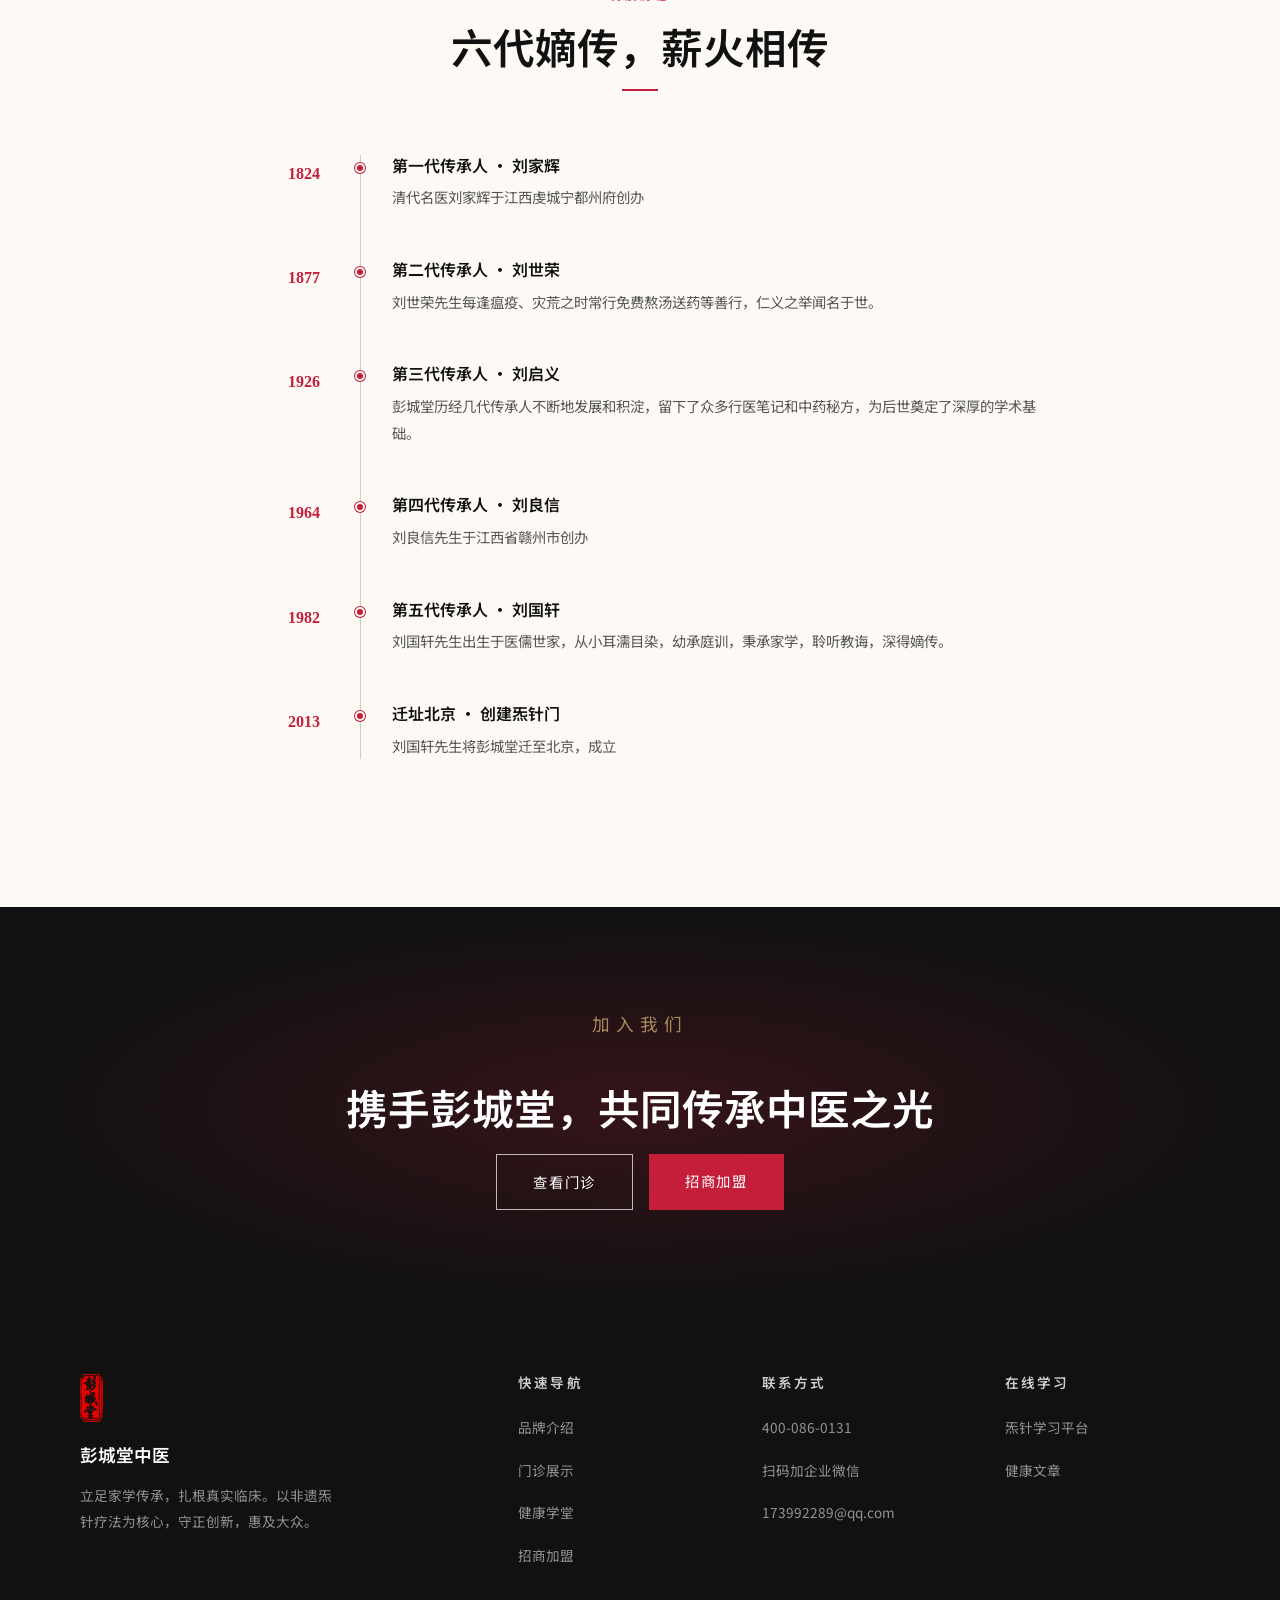
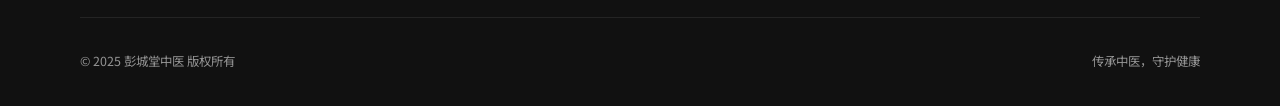
==== commit 1ffd7540: "更改全站字体：中文思源黑体，英文Times New Roman Co-Authored-By: Claude Sonnet 4.6 <noreply@anthropic.com>" ====
--- a/about.html
+++ b/about.html
@@ -2,13 +2,14 @@
 <html lang="zh-CN">
 <head>
   <meta charset="UTF-8" />
+  <link rel="icon" type="image/png" href="assets/weblogo.png">
   <meta name="viewport" content="width=device-width, initial-scale=1.0" />
   <title>品牌介绍 — 彭城堂中医</title>
   <meta name="description" content="彭城堂中医创立于1824年，六代嫡传，以非遗炁针疗法为核心，200年家学传承，专注疑难杂症诊疗。" />
   <link rel="stylesheet" href="css/style.css" />
   <link rel="preconnect" href="https://fonts.googleapis.com" />
   <link rel="preconnect" href="https://fonts.gstatic.com" crossorigin />
-  <link href="https://fonts.googleapis.com/css2?family=Noto+Serif+SC:wght@400;600;700&family=Cormorant+Garamond:ital,wght@0,400;0,600;1,400&display=swap" rel="stylesheet" />
+  <link href="https://fonts.googleapis.com/css2?family=Noto+Sans+SC:wght@400;500;700&display=swap" rel="stylesheet" />
 </head>
 <body>
 
--- a/css/style.css
+++ b/css/style.css
@@ -12,8 +12,8 @@
   --gray: #888888;
   --gray-light: #E8E3D9;
   --border: #D4CCC0;
-  --font-zh: 'Noto Serif SC', 'STSong', 'SimSun', serif;
-  --font-en: 'Cormorant Garamond', Georgia, serif;
+  --font-zh: 'Noto Sans SC', 'PingFang SC', 'Microsoft YaHei', sans-serif;
+  --font-en: 'Times New Roman', Times, serif;
   --nav-h: 72px;
   --max-w: 1200px;
 }
@@ -243,10 +243,11 @@
   object-fit: contain;
 }
 .hero-label {
-  font-size: 0.72rem;
-  letter-spacing: 0.4em;
+  font-size: clamp(1.1rem, 2.8vw, 1.8rem);
+  letter-spacing: 0.25em;
   color: var(--gold);
-  text-transform: uppercase;
+  font-weight: 600;
+  font-family: var(--font-zh);
   margin-bottom: 20px;
 }
 .hero-title {
@@ -282,9 +283,9 @@
 .hero-btns { display: flex; gap: 16px; justify-content: center; flex-wrap: wrap; }
 .hero-scroll {
   position: absolute;
-  bottom: 36px; left: 50%;
+  bottom: 120px; left: 50%;
   transform: translateX(-50%);
-  color: rgba(255,255,255,0.3);
+  color: rgba(255,255,255,0.75);
   font-size: 0.72rem;
   letter-spacing: 0.25em;
   display: flex;
@@ -296,7 +297,7 @@
 .hero-scroll::after {
   content: '';
   width: 1px; height: 40px;
-  background: linear-gradient(to bottom, rgba(255,255,255,0.3), transparent);
+  background: linear-gradient(to bottom, rgba(255,255,255,0.75), transparent);
 }
 @keyframes scrollPulse {
   0%, 100% { opacity: 0.4; transform: translateX(-50%) translateY(0); }
@@ -306,17 +307,21 @@
 /* ── Highlights Strip ── */
 .highlights {
   background: var(--black);
-  padding: 48px 0;
   border-top: 1px solid rgba(255,255,255,0.06);
+  position: absolute;
+  bottom: 0;
+  left: 0;
+  right: 0;
+  z-index: 2;
 }
 .highlights-grid {
   display: grid;
-  grid-template-columns: repeat(4, 1fr);
+  grid-template-columns: repeat(3, 1fr);
   gap: 0;
 }
 .highlight-item {
   text-align: center;
-  padding: 24px 32px;
+  padding: 20px 32px;
   border-right: 1px solid rgba(255,255,255,0.08);
 }
 .highlight-item:last-child { border-right: none; }
@@ -326,6 +331,7 @@
   color: var(--red);
   line-height: 1;
   margin-bottom: 8px;
+  font-family: var(--font-zh);
 }
 .highlight-label { font-size: 0.85rem; color: rgba(255,255,255,0.55); letter-spacing: 0.1em; }
 
@@ -352,7 +358,7 @@
 }
 .about-preview-img-main {
   width: 100%;
-  aspect-ratio: 4/5;
+  aspect-ratio: 4/3;
   background: var(--gray-light);
   overflow: hidden;
 }
